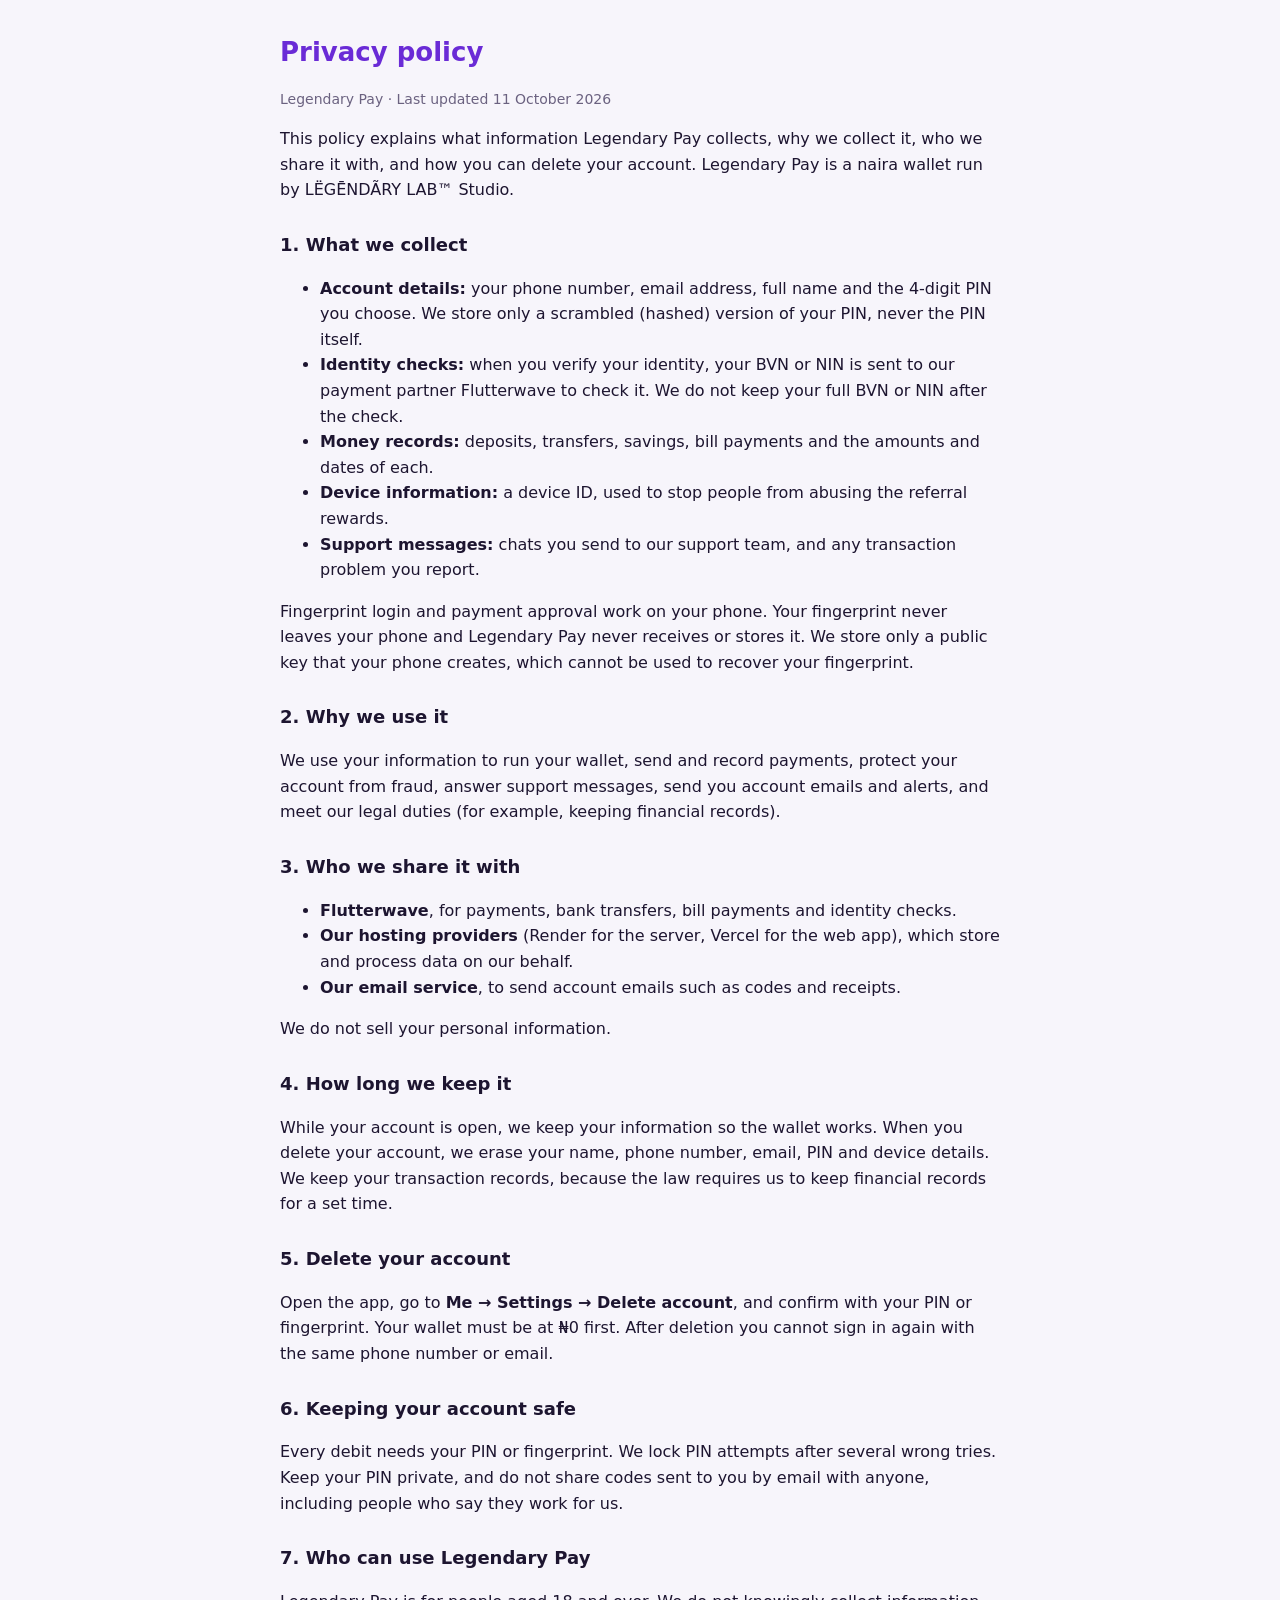
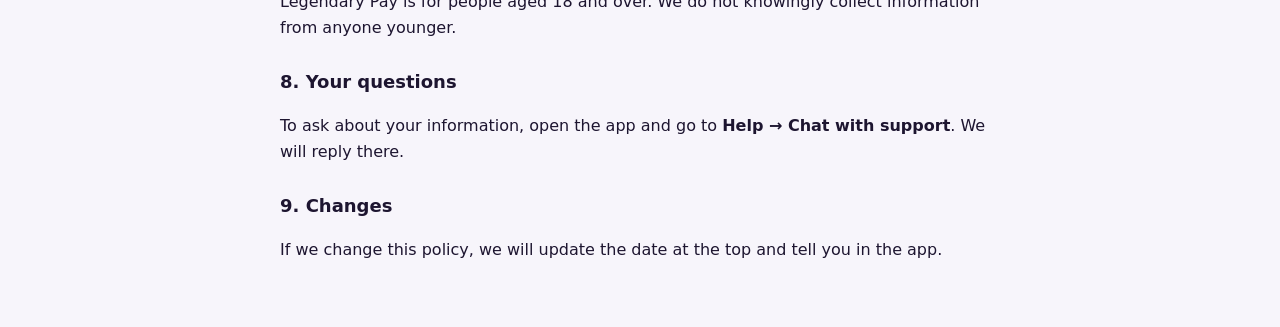
==== privacy.html @ 1e59b37b "Update wallet web V20" ====
<!doctype html>
<html lang="en">
<head>
<meta charset="utf-8">
<meta name="viewport" content="width=device-width, initial-scale=1">
<title>Privacy policy · Legendary Pay</title>
<style>
  :root { --bg:#f7f5fb; --text:#1d1530; --muted:#6b6280; --accent:#6a2bd6; }
  @media (prefers-color-scheme: dark) { :root:not([data-theme="light"]) { --bg:#140d24; --text:#f1ecfb; --muted:#a79dbf; --accent:#a77bff; } }
  :root[data-theme="dark"] { --bg:#140d24; --text:#f1ecfb; --muted:#a79dbf; --accent:#a77bff; }
  body { margin:0; background:var(--bg); color:var(--text); font:16px/1.6 system-ui, sans-serif; }
  main { max-width:720px; margin:0 auto; padding:24px 16px 48px; }
  h1 { color:var(--accent); font-size:26px; margin:8px 0 4px; }
  h2 { font-size:18px; margin:28px 0 8px; }
  .muted { color:var(--muted); font-size:14px; }
  a { color:var(--accent); }
</style>
</head>
<body>
<main>
  <h1>Privacy policy</h1>
  <p class="muted">Legendary Pay · Last updated 11 October 2026</p>

  <p>This policy explains what information Legendary Pay collects, why we collect it, who we share it with, and how you can delete your account. Legendary Pay is a naira wallet run by LËGĒNDÃRY LAB™ Studio.</p>

  <h2>1. What we collect</h2>
  <ul>
    <li><strong>Account details:</strong> your phone number, email address, full name and the 4-digit PIN you choose. We store only a scrambled (hashed) version of your PIN, never the PIN itself.</li>
    <li><strong>Identity checks:</strong> when you verify your identity, your BVN or NIN is sent to our payment partner Flutterwave to check it. We do not keep your full BVN or NIN after the check.</li>
    <li><strong>Money records:</strong> deposits, transfers, savings, bill payments and the amounts and dates of each.</li>
    <li><strong>Device information:</strong> a device ID, used to stop people from abusing the referral rewards.</li>
    <li><strong>Support messages:</strong> chats you send to our support team, and any transaction problem you report.</li>
  </ul>
  <p>Fingerprint login and payment approval work on your phone. Your fingerprint never leaves your phone and Legendary Pay never receives or stores it. We store only a public key that your phone creates, which cannot be used to recover your fingerprint.</p>

  <h2>2. Why we use it</h2>
  <p>We use your information to run your wallet, send and record payments, protect your account from fraud, answer support messages, send you account emails and alerts, and meet our legal duties (for example, keeping financial records).</p>

  <h2>3. Who we share it with</h2>
  <ul>
    <li><strong>Flutterwave</strong>, for payments, bank transfers, bill payments and identity checks.</li>
    <li><strong>Our hosting providers</strong> (Render for the server, Vercel for the web app), which store and process data on our behalf.</li>
    <li><strong>Our email service</strong>, to send account emails such as codes and receipts.</li>
  </ul>
  <p>We do not sell your personal information.</p>

  <h2>4. How long we keep it</h2>
  <p>While your account is open, we keep your information so the wallet works. When you delete your account, we erase your name, phone number, email, PIN and device details. We keep your transaction records, because the law requires us to keep financial records for a set time.</p>

  <h2>5. Delete your account</h2>
  <p>Open the app, go to <strong>Me → Settings → Delete account</strong>, and confirm with your PIN or fingerprint. Your wallet must be at ₦0 first. After deletion you cannot sign in again with the same phone number or email.</p>

  <h2>6. Keeping your account safe</h2>
  <p>Every debit needs your PIN or fingerprint. We lock PIN attempts after several wrong tries. Keep your PIN private, and do not share codes sent to you by email with anyone, including people who say they work for us.</p>

  <h2>7. Who can use Legendary Pay</h2>
  <p>Legendary Pay is for people aged 18 and over. We do not knowingly collect information from anyone younger.</p>

  <h2>8. Your questions</h2>
  <p>To ask about your information, open the app and go to <strong>Help → Chat with support</strong>. We will reply there.</p>

  <h2>9. Changes</h2>
  <p>If we change this policy, we will update the date at the top and tell you in the app.</p>
</main>
<script>
  // Follow the theme the user picked in the app.
  try { var t = localStorage.getItem('lp_theme'); if (t) document.documentElement.setAttribute('data-theme', t === 'light' ? 'light' : 'dark'); } catch (e) {}
</script>
</body>
</html>
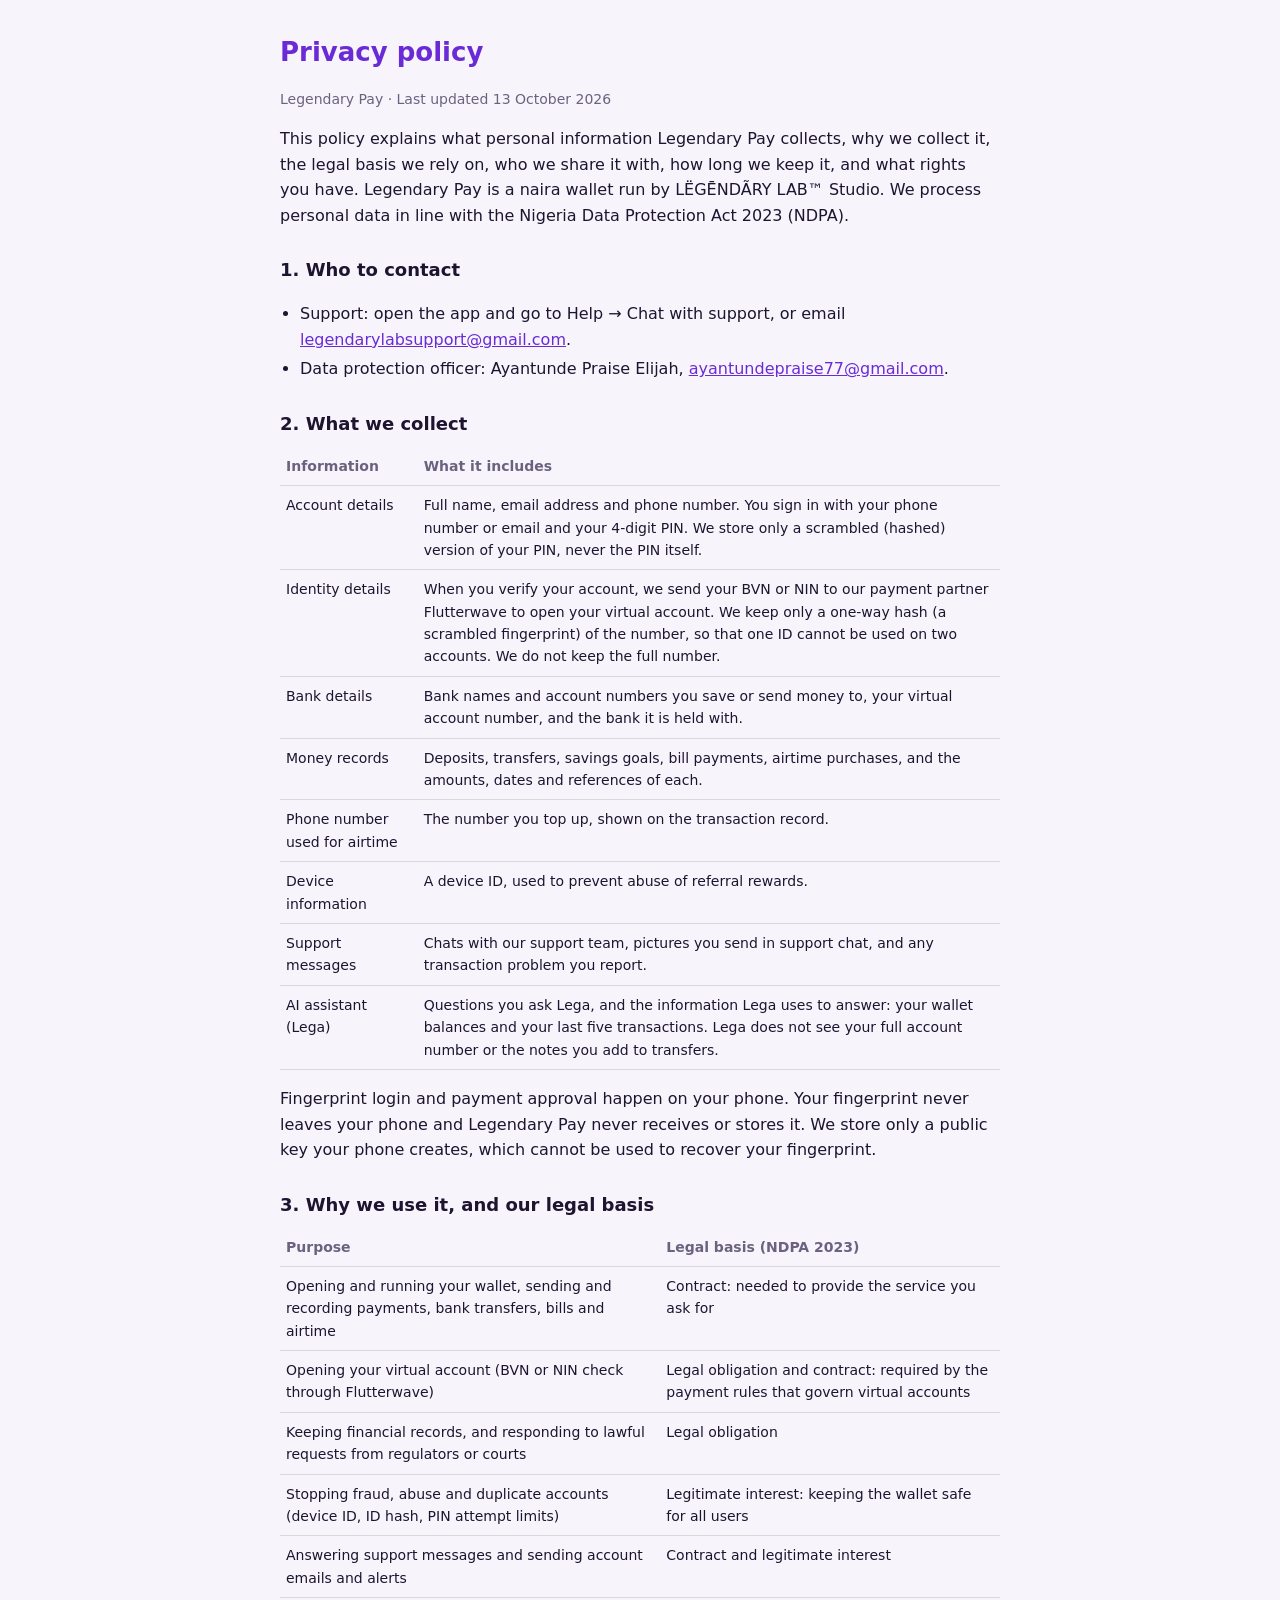
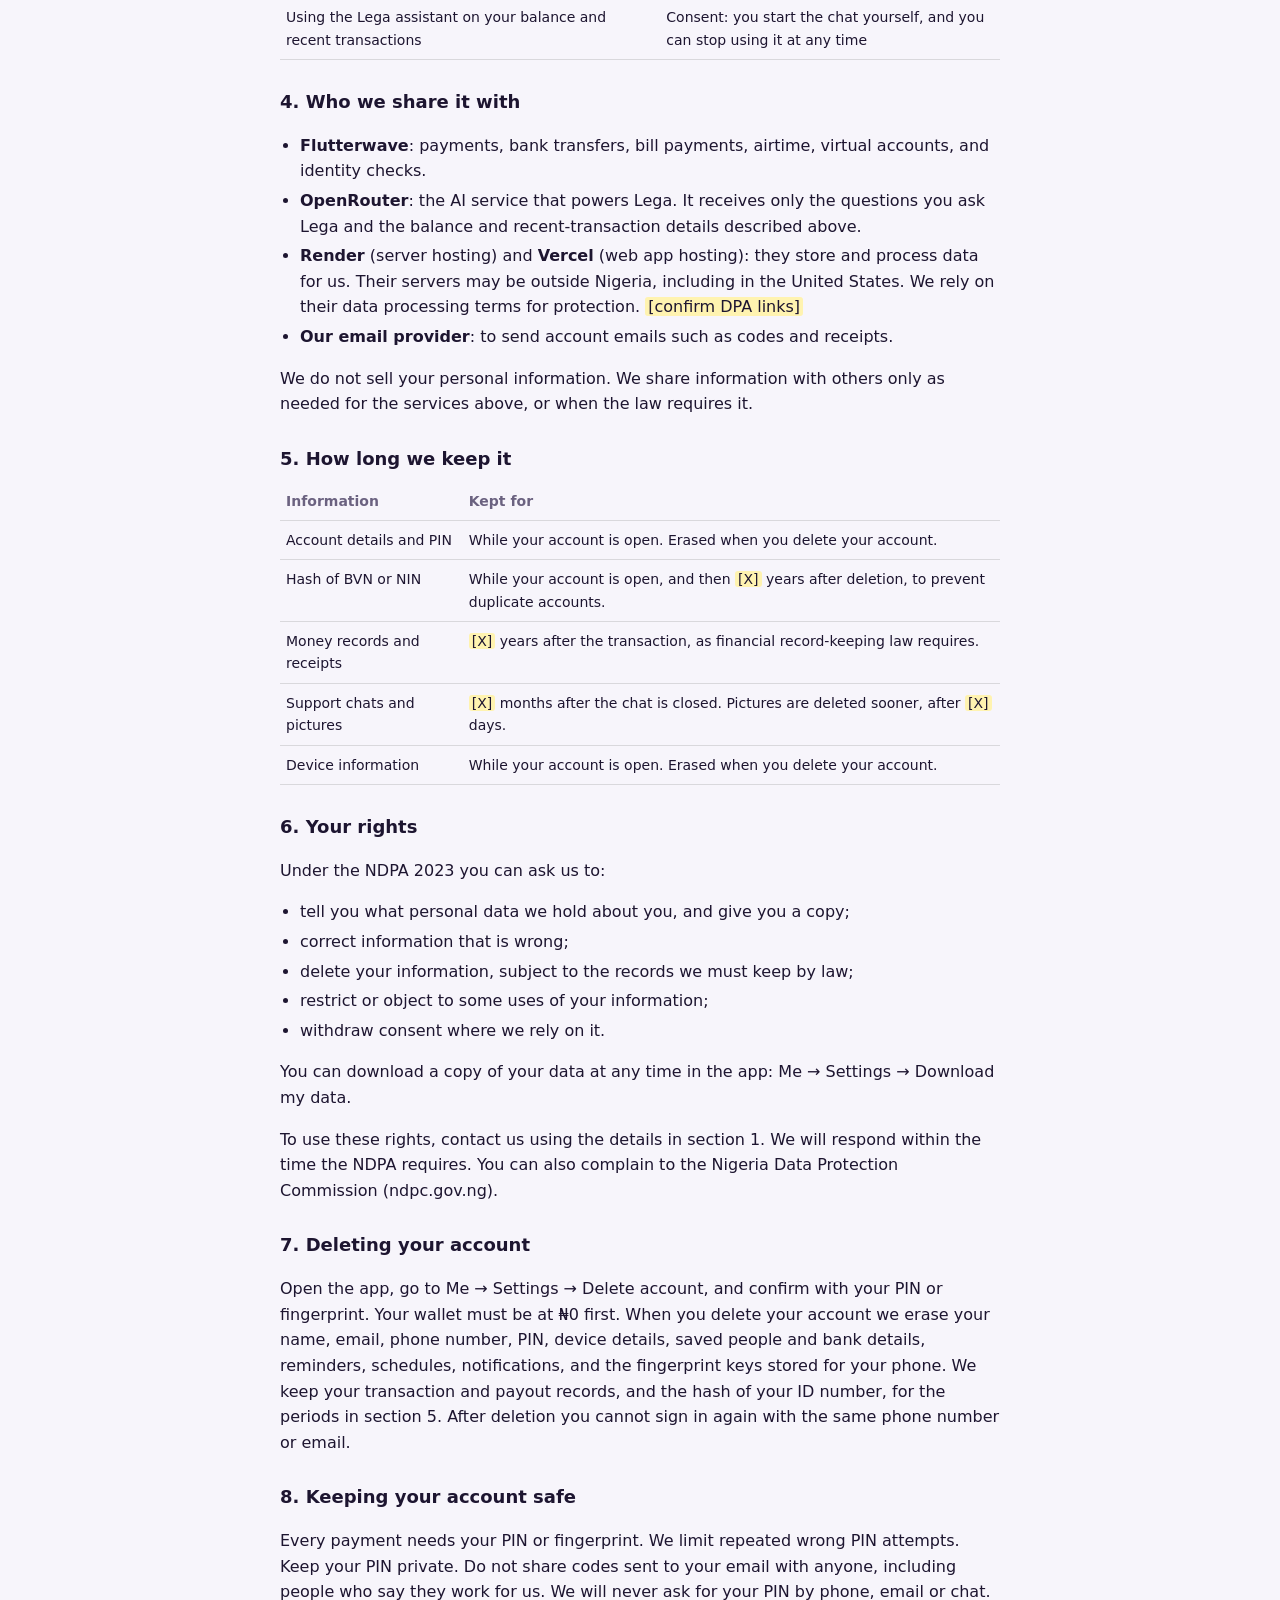
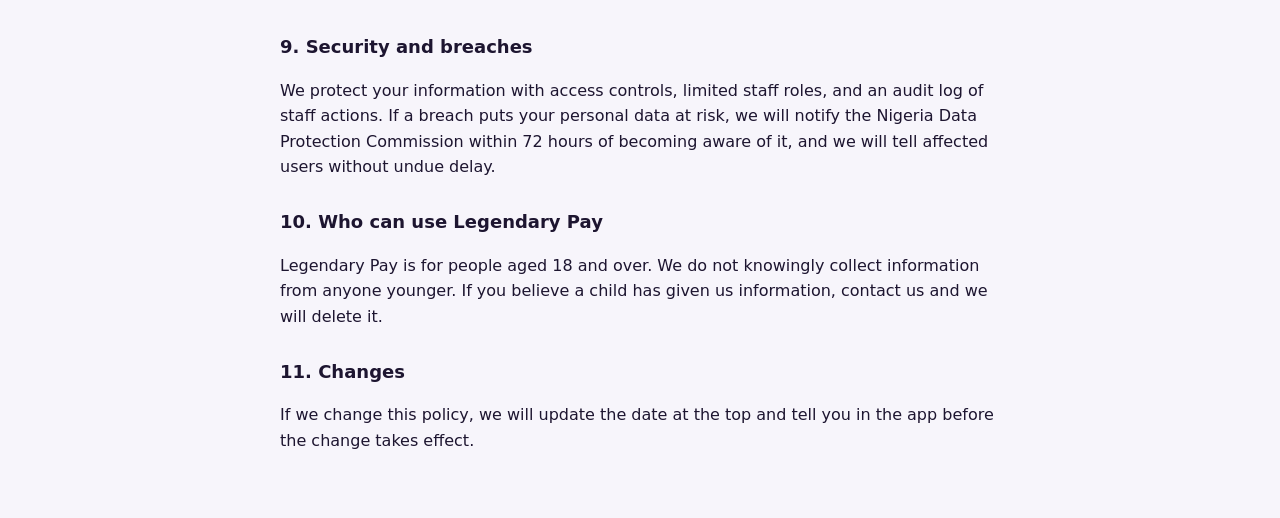
==== commit 57bceff7: "Update wallet web V42" ====
--- a/privacy.html
+++ b/privacy.html
@@ -5,62 +5,107 @@
 <meta name="viewport" content="width=device-width, initial-scale=1">
 <title>Privacy policy · Legendary Pay</title>
 <style>
-  :root { --bg:#f7f5fb; --text:#1d1530; --muted:#6b6280; --accent:#6a2bd6; }
-  @media (prefers-color-scheme: dark) { :root:not([data-theme="light"]) { --bg:#140d24; --text:#f1ecfb; --muted:#a79dbf; --accent:#a77bff; } }
-  :root[data-theme="dark"] { --bg:#140d24; --text:#f1ecfb; --muted:#a79dbf; --accent:#a77bff; }
+  :root { --bg:#f7f5fb; --text:#1d1530; --muted:#6b6280; --accent:#6a2bd6; --mark:#fff3b0; }
+  @media (prefers-color-scheme: dark) { :root:not([data-theme="light"]) { --bg:#140d24; --text:#f1ecfb; --muted:#a79dbf; --accent:#a77bff; --mark:#4a3d12; } }
+  :root[data-theme="dark"] { --bg:#140d24; --text:#f1ecfb; --muted:#a79dbf; --accent:#a77bff; --mark:#4a3d12; }
   body { margin:0; background:var(--bg); color:var(--text); font:16px/1.6 system-ui, sans-serif; }
   main { max-width:720px; margin:0 auto; padding:24px 16px 48px; }
   h1 { color:var(--accent); font-size:26px; margin:8px 0 4px; }
   h2 { font-size:18px; margin:28px 0 8px; }
+  h3 { font-size:16px; margin:16px 0 4px; }
   .muted { color:var(--muted); font-size:14px; }
   a { color:var(--accent); }
+  ul { padding-left:20px; }
+  li { margin:4px 0; }
+  .todo { background:var(--mark); padding:0 3px; border-radius:3px; }
+  table { width:100%; border-collapse:collapse; font-size:14px; margin:8px 0; }
+  th, td { text-align:left; vertical-align:top; padding:8px 6px; border-bottom:1px solid rgba(127,127,127,.25); }
+  th { color:var(--muted); font-weight:600; }
 </style>
 </head>
 <body>
 <main>
-  <h1>Privacy policy</h1>
-  <p class="muted">Legendary Pay · Last updated 11 October 2026</p>
+<h1>Privacy policy</h1>
+<p class="muted">Legendary Pay · Last updated 13 October 2026</p>
 
-  <p>This policy explains what information Legendary Pay collects, why we collect it, who we share it with, and how you can delete your account. Legendary Pay is a naira wallet run by LËGĒNDÃRY LAB™ Studio.</p>
+<p>This policy explains what personal information Legendary Pay collects, why we collect it, the legal basis we rely on, who we share it with, how long we keep it, and what rights you have. Legendary Pay is a naira wallet run by LËGĒNDÃRY LAB™ Studio. We process personal data in line with the Nigeria Data Protection Act 2023 (NDPA).</p>
 
-  <h2>1. What we collect</h2>
-  <ul>
-    <li><strong>Account details:</strong> your phone number, email address, full name and the 4-digit PIN you choose. We store only a scrambled (hashed) version of your PIN, never the PIN itself.</li>
-    <li><strong>Identity checks:</strong> when you verify your identity, your BVN or NIN is sent to our payment partner Flutterwave to check it. We do not keep your full BVN or NIN after the check.</li>
-    <li><strong>Money records:</strong> deposits, transfers, savings, bill payments and the amounts and dates of each.</li>
-    <li><strong>Device information:</strong> a device ID, used to stop people from abusing the referral rewards.</li>
-    <li><strong>Support messages:</strong> chats you send to our support team, and any transaction problem you report.</li>
-  </ul>
-  <p>Fingerprint login and payment approval work on your phone. Your fingerprint never leaves your phone and Legendary Pay never receives or stores it. We store only a public key that your phone creates, which cannot be used to recover your fingerprint.</p>
+<h2>1. Who to contact</h2>
+<ul>
+  <li>Support: open the app and go to Help → Chat with support, or email <a href="mailto:legendarylabsupport@gmail.com">legendarylabsupport@gmail.com</a>.</li>
+  <li>Data protection officer: Ayantunde Praise Elijah, <a href="mailto:ayantundepraise77@gmail.com">ayantundepraise77@gmail.com</a>.</li>
+</ul>
 
-  <h2>2. Why we use it</h2>
-  <p>We use your information to run your wallet, send and record payments, protect your account from fraud, answer support messages, send you account emails and alerts, and meet our legal duties (for example, keeping financial records).</p>
+<h2>2. What we collect</h2>
+<table>
+  <tr><th>Information</th><th>What it includes</th></tr>
+  <tr><td>Account details</td><td>Full name, email address and phone number. You sign in with your phone number or email and your 4-digit PIN. We store only a scrambled (hashed) version of your PIN, never the PIN itself.</td></tr>
+  <tr><td>Identity details</td><td>When you verify your account, we send your BVN or NIN to our payment partner Flutterwave to open your virtual account. We keep only a one-way hash (a scrambled fingerprint) of the number, so that one ID cannot be used on two accounts. We do not keep the full number.</td></tr>
+  <tr><td>Bank details</td><td>Bank names and account numbers you save or send money to, your virtual account number, and the bank it is held with.</td></tr>
+  <tr><td>Money records</td><td>Deposits, transfers, savings goals, bill payments, airtime purchases, and the amounts, dates and references of each.</td></tr>
+  <tr><td>Phone number used for airtime</td><td>The number you top up, shown on the transaction record.</td></tr>
+  <tr><td>Device information</td><td>A device ID, used to prevent abuse of referral rewards.</td></tr>
+  <tr><td>Support messages</td><td>Chats with our support team, pictures you send in support chat, and any transaction problem you report.</td></tr>
+  <tr><td>AI assistant (Lega)</td><td>Questions you ask Lega, and the information Lega uses to answer: your wallet balances and your last five transactions. Lega does not see your full account number or the notes you add to transfers.</td></tr>
+</table>
+<p>Fingerprint login and payment approval happen on your phone. Your fingerprint never leaves your phone and Legendary Pay never receives or stores it. We store only a public key your phone creates, which cannot be used to recover your fingerprint.</p>
 
-  <h2>3. Who we share it with</h2>
-  <ul>
-    <li><strong>Flutterwave</strong>, for payments, bank transfers, bill payments and identity checks.</li>
-    <li><strong>Our hosting providers</strong> (Render for the server, Vercel for the web app), which store and process data on our behalf.</li>
-    <li><strong>Our email service</strong>, to send account emails such as codes and receipts.</li>
-  </ul>
-  <p>We do not sell your personal information.</p>
+<h2>3. Why we use it, and our legal basis</h2>
+<table>
+  <tr><th>Purpose</th><th>Legal basis (NDPA 2023)</th></tr>
+  <tr><td>Opening and running your wallet, sending and recording payments, bank transfers, bills and airtime</td><td>Contract: needed to provide the service you ask for</td></tr>
+  <tr><td>Opening your virtual account (BVN or NIN check through Flutterwave)</td><td>Legal obligation and contract: required by the payment rules that govern virtual accounts</td></tr>
+  <tr><td>Keeping financial records, and responding to lawful requests from regulators or courts</td><td>Legal obligation</td></tr>
+  <tr><td>Stopping fraud, abuse and duplicate accounts (device ID, ID hash, PIN attempt limits)</td><td>Legitimate interest: keeping the wallet safe for all users</td></tr>
+  <tr><td>Answering support messages and sending account emails and alerts</td><td>Contract and legitimate interest</td></tr>
+  <tr><td>Using the Lega assistant on your balance and recent transactions</td><td>Consent: you start the chat yourself, and you can stop using it at any time</td></tr>
+</table>
 
-  <h2>4. How long we keep it</h2>
-  <p>While your account is open, we keep your information so the wallet works. When you delete your account, we erase your name, phone number, email, PIN and device details. We keep your transaction records, because the law requires us to keep financial records for a set time.</p>
+<h2>4. Who we share it with</h2>
+<ul>
+  <li><strong>Flutterwave</strong>: payments, bank transfers, bill payments, airtime, virtual accounts, and identity checks.</li>
+  <li><strong>OpenRouter</strong>: the AI service that powers Lega. It receives only the questions you ask Lega and the balance and recent-transaction details described above.</li>
+  <li><strong>Render</strong> (server hosting) and <strong>Vercel</strong> (web app hosting): they store and process data for us. Their servers may be outside Nigeria, including in the United States. We rely on their data processing terms for protection. <span class="todo">[confirm DPA links]</span></li>
+  <li><strong>Our email provider</strong>: to send account emails such as codes and receipts.</li>
+</ul>
+<p>We do not sell your personal information. We share information with others only as needed for the services above, or when the law requires it.</p>
 
-  <h2>5. Delete your account</h2>
-  <p>Open the app, go to <strong>Me → Settings → Delete account</strong>, and confirm with your PIN or fingerprint. Your wallet must be at ₦0 first. After deletion you cannot sign in again with the same phone number or email.</p>
+<h2>5. How long we keep it</h2>
+<table>
+  <tr><th>Information</th><th>Kept for</th></tr>
+  <tr><td>Account details and PIN</td><td>While your account is open. Erased when you delete your account.</td></tr>
+  <tr><td>Hash of BVN or NIN</td><td>While your account is open, and then <span class="todo">[X]</span> years after deletion, to prevent duplicate accounts.</td></tr>
+  <tr><td>Money records and receipts</td><td><span class="todo">[X]</span> years after the transaction, as financial record-keeping law requires.</td></tr>
+  <tr><td>Support chats and pictures</td><td><span class="todo">[X]</span> months after the chat is closed. Pictures are deleted sooner, after <span class="todo">[X]</span> days.</td></tr>
+  <tr><td>Device information</td><td>While your account is open. Erased when you delete your account.</td></tr>
+</table>
 
-  <h2>6. Keeping your account safe</h2>
-  <p>Every debit needs your PIN or fingerprint. We lock PIN attempts after several wrong tries. Keep your PIN private, and do not share codes sent to you by email with anyone, including people who say they work for us.</p>
+<h2>6. Your rights</h2>
+<p>Under the NDPA 2023 you can ask us to:</p>
+<ul>
+  <li>tell you what personal data we hold about you, and give you a copy;</li>
+  <li>correct information that is wrong;</li>
+  <li>delete your information, subject to the records we must keep by law;</li>
+  <li>restrict or object to some uses of your information;</li>
+  <li>withdraw consent where we rely on it.</li>
+</ul>
+<p>You can download a copy of your data at any time in the app: Me → Settings → Download my data.</p>
+<p>To use these rights, contact us using the details in section 1. We will respond within the time the NDPA requires. You can also complain to the Nigeria Data Protection Commission (ndpc.gov.ng).</p>
 
-  <h2>7. Who can use Legendary Pay</h2>
-  <p>Legendary Pay is for people aged 18 and over. We do not knowingly collect information from anyone younger.</p>
+<h2>7. Deleting your account</h2>
+<p>Open the app, go to Me → Settings → Delete account, and confirm with your PIN or fingerprint. Your wallet must be at ₦0 first. When you delete your account we erase your name, email, phone number, PIN, device details, saved people and bank details, reminders, schedules, notifications, and the fingerprint keys stored for your phone. We keep your transaction and payout records, and the hash of your ID number, for the periods in section 5. After deletion you cannot sign in again with the same phone number or email.</p>
 
-  <h2>8. Your questions</h2>
-  <p>To ask about your information, open the app and go to <strong>Help → Chat with support</strong>. We will reply there.</p>
+<h2>8. Keeping your account safe</h2>
+<p>Every payment needs your PIN or fingerprint. We limit repeated wrong PIN attempts. Keep your PIN private. Do not share codes sent to your email with anyone, including people who say they work for us. We will never ask for your PIN by phone, email or chat.</p>
 
-  <h2>9. Changes</h2>
-  <p>If we change this policy, we will update the date at the top and tell you in the app.</p>
+<h2>9. Security and breaches</h2>
+<p>We protect your information with access controls, limited staff roles, and an audit log of staff actions. If a breach puts your personal data at risk, we will notify the Nigeria Data Protection Commission within 72 hours of becoming aware of it, and we will tell affected users without undue delay.</p>
+
+<h2>10. Who can use Legendary Pay</h2>
+<p>Legendary Pay is for people aged 18 and over. We do not knowingly collect information from anyone younger. If you believe a child has given us information, contact us and we will delete it.</p>
+
+<h2>11. Changes</h2>
+<p>If we change this policy, we will update the date at the top and tell you in the app before the change takes effect.</p>
 </main>
 <script>
   // Follow the theme the user picked in the app.
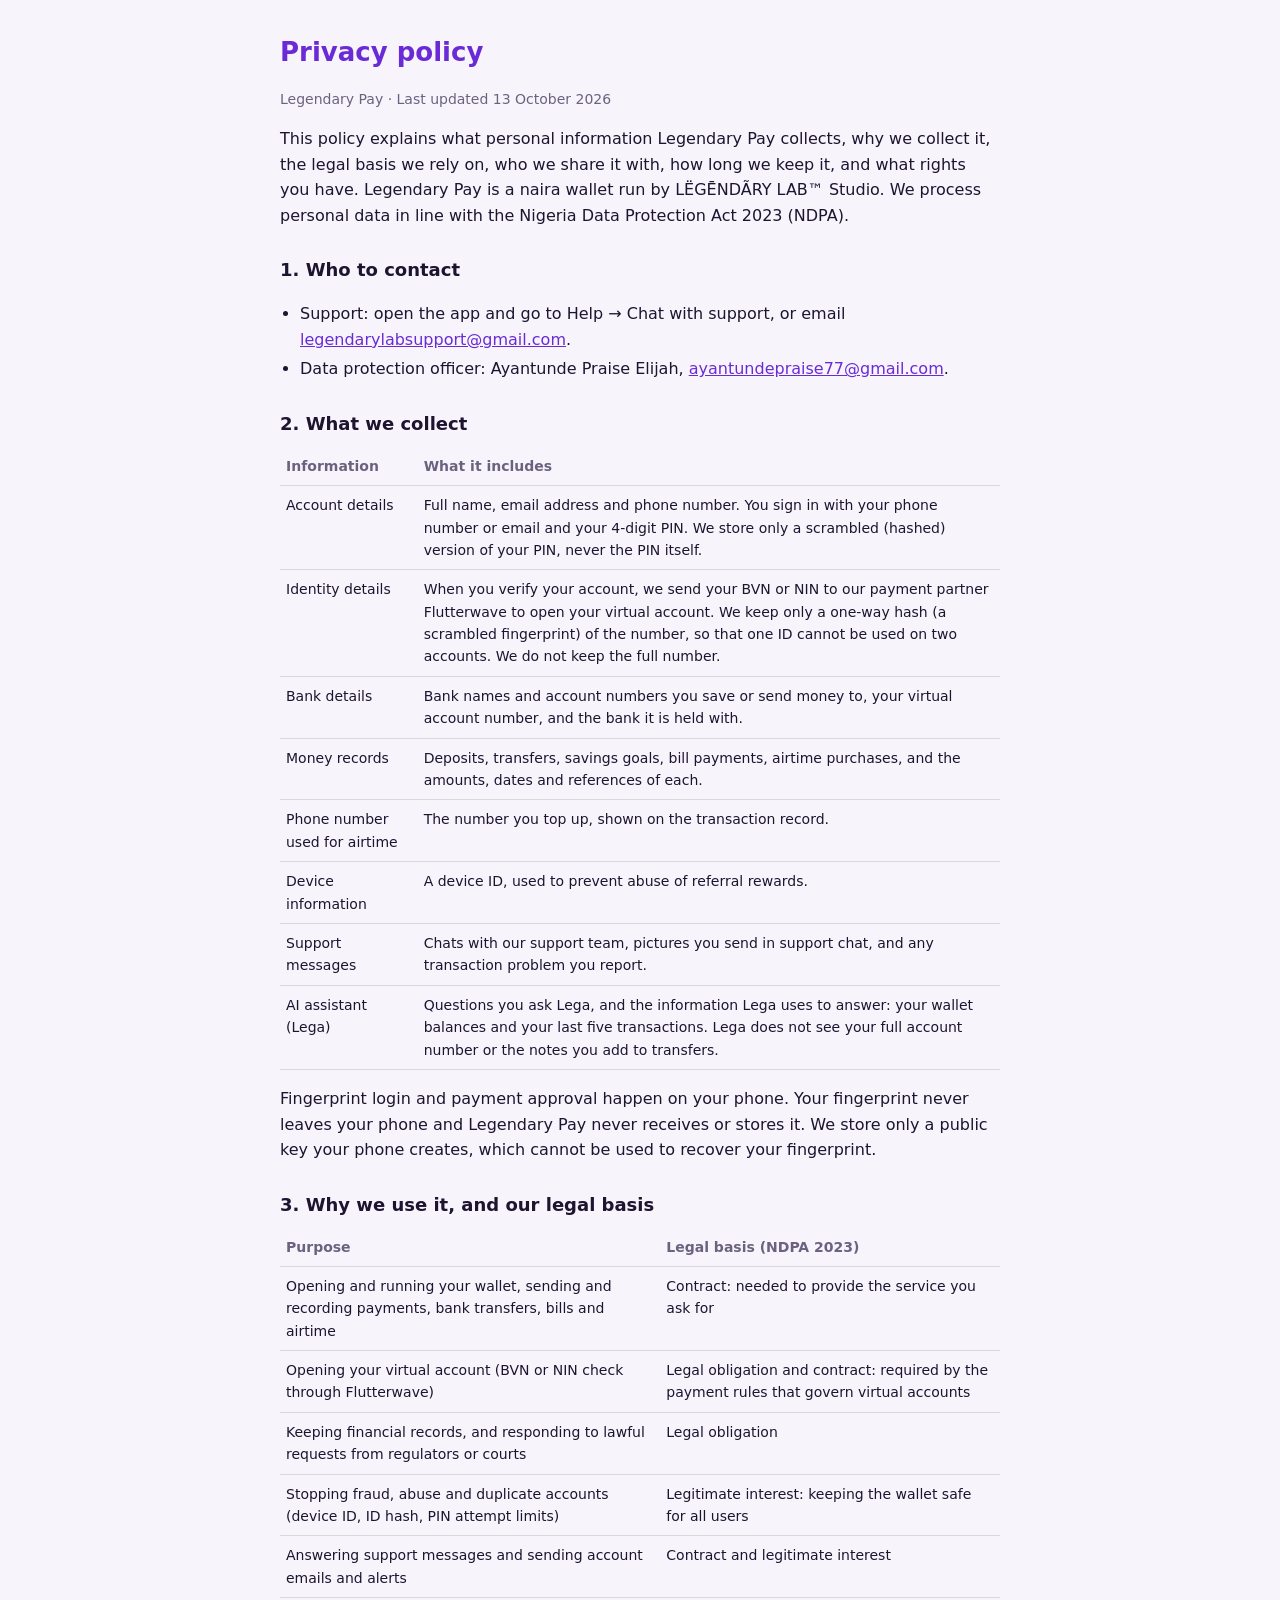
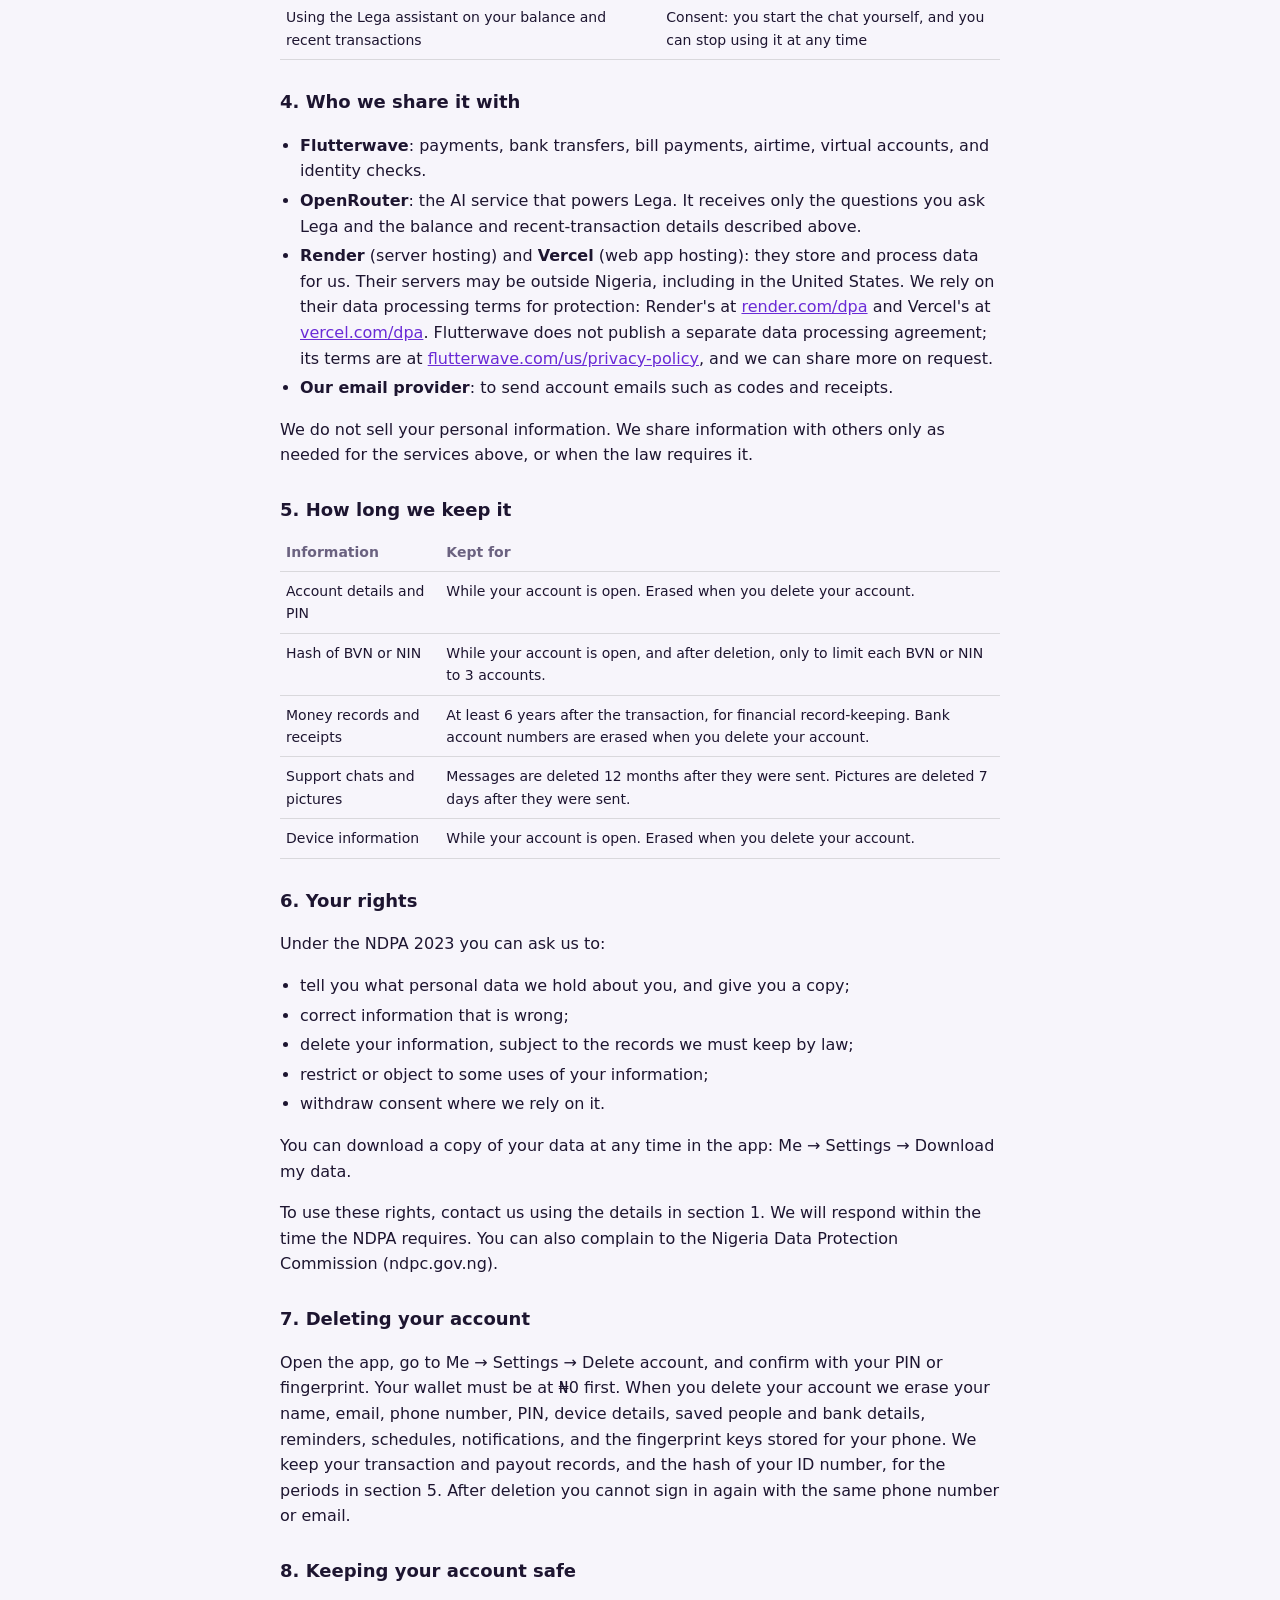
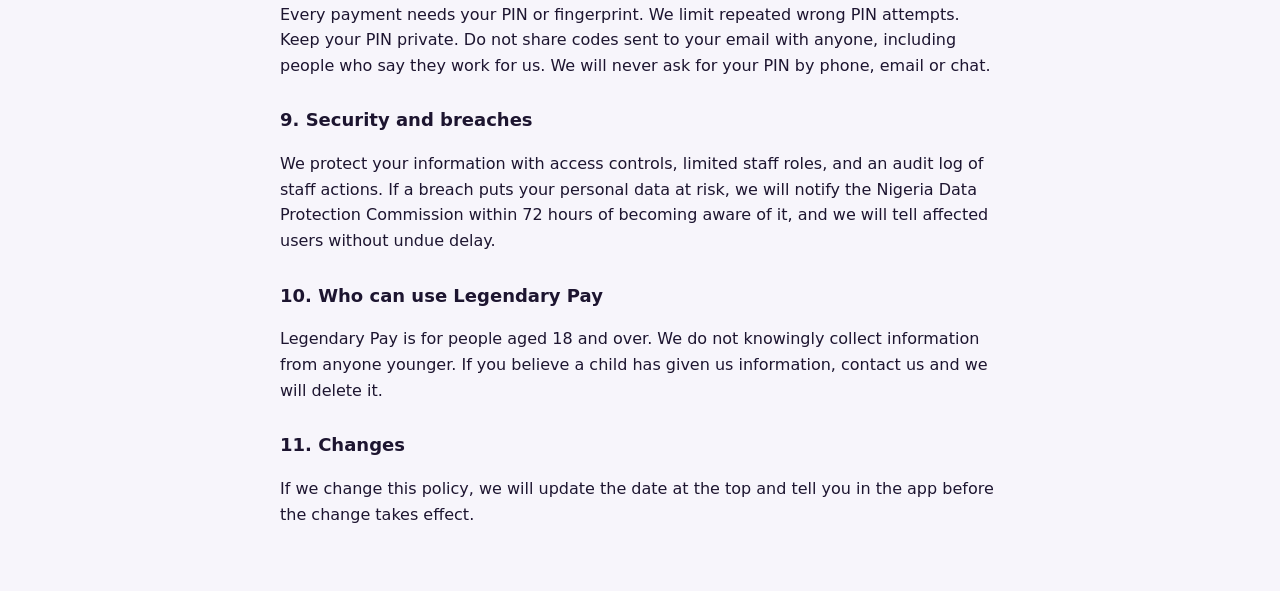
==== commit 4f10739f: "Update wallet web V49 test mode" ====
--- a/privacy.html
+++ b/privacy.html
@@ -65,7 +65,7 @@
 <ul>
   <li><strong>Flutterwave</strong>: payments, bank transfers, bill payments, airtime, virtual accounts, and identity checks.</li>
   <li><strong>OpenRouter</strong>: the AI service that powers Lega. It receives only the questions you ask Lega and the balance and recent-transaction details described above.</li>
-  <li><strong>Render</strong> (server hosting) and <strong>Vercel</strong> (web app hosting): they store and process data for us. Their servers may be outside Nigeria, including in the United States. We rely on their data processing terms for protection. <span class="todo">[confirm DPA links]</span></li>
+  <li><strong>Render</strong> (server hosting) and <strong>Vercel</strong> (web app hosting): they store and process data for us. Their servers may be outside Nigeria, including in the United States. We rely on their data processing terms for protection: Render's at <a href="https://render.com/dpa">render.com/dpa</a> and Vercel's at <a href="https://vercel.com/dpa">vercel.com/dpa</a>. Flutterwave does not publish a separate data processing agreement; its terms are at <a href="https://flutterwave.com/us/privacy-policy/">flutterwave.com/us/privacy-policy</a>, and we can share more on request.</li>
   <li><strong>Our email provider</strong>: to send account emails such as codes and receipts.</li>
 </ul>
 <p>We do not sell your personal information. We share information with others only as needed for the services above, or when the law requires it.</p>
@@ -74,9 +74,9 @@
 <table>
   <tr><th>Information</th><th>Kept for</th></tr>
   <tr><td>Account details and PIN</td><td>While your account is open. Erased when you delete your account.</td></tr>
-  <tr><td>Hash of BVN or NIN</td><td>While your account is open, and then <span class="todo">[X]</span> years after deletion, to prevent duplicate accounts.</td></tr>
-  <tr><td>Money records and receipts</td><td><span class="todo">[X]</span> years after the transaction, as financial record-keeping law requires.</td></tr>
-  <tr><td>Support chats and pictures</td><td><span class="todo">[X]</span> months after the chat is closed. Pictures are deleted sooner, after <span class="todo">[X]</span> days.</td></tr>
+  <tr><td>Hash of BVN or NIN</td><td>While your account is open, and after deletion, only to limit each BVN or NIN to 3 accounts.</td></tr>
+  <tr><td>Money records and receipts</td><td>At least 6 years after the transaction, for financial record-keeping. Bank account numbers are erased when you delete your account.</td></tr>
+  <tr><td>Support chats and pictures</td><td>Messages are deleted 12 months after they were sent. Pictures are deleted 7 days after they were sent.</td></tr>
   <tr><td>Device information</td><td>While your account is open. Erased when you delete your account.</td></tr>
 </table>
 
